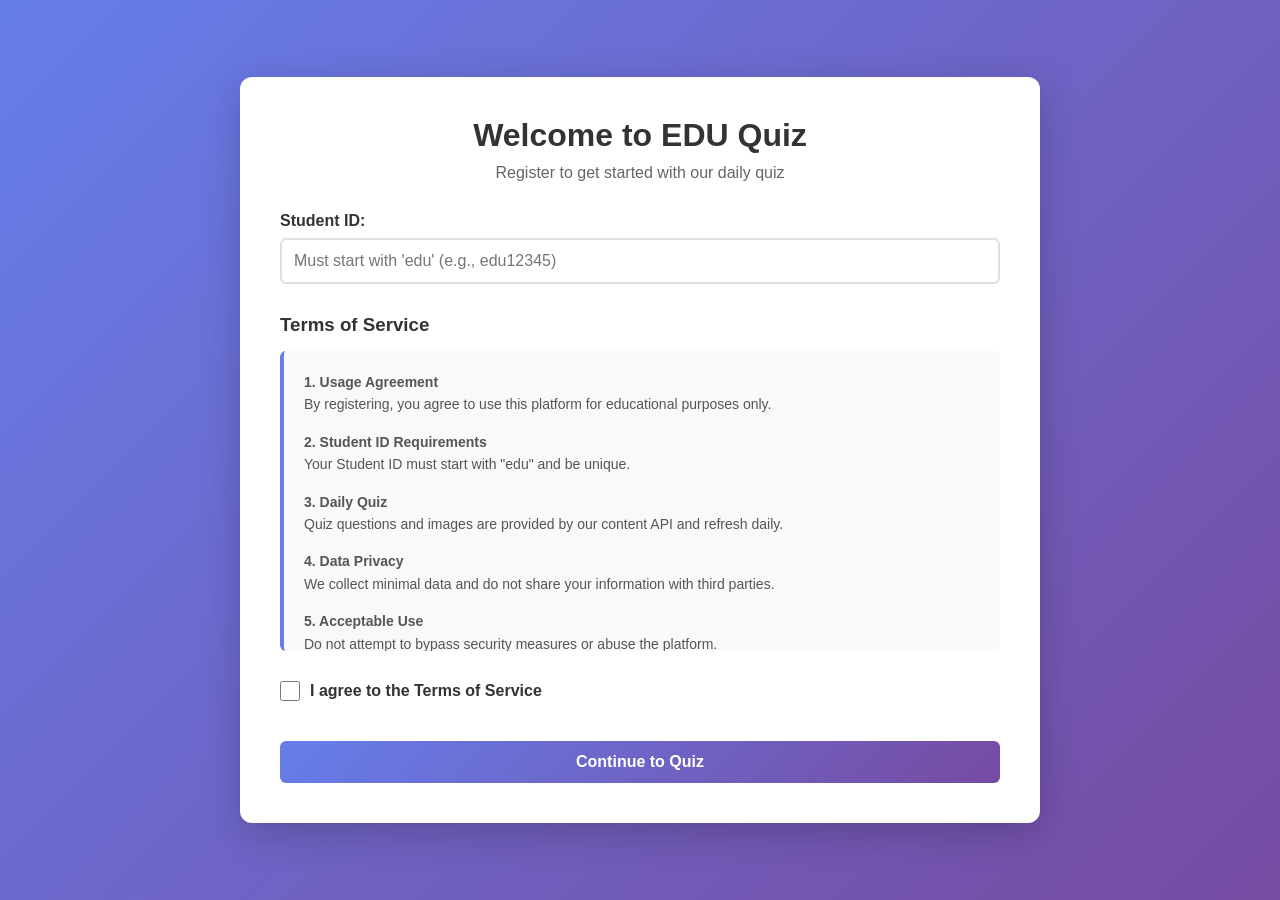
==== index.html @ 01f28b04 "Initial commit: 3-page site with registration, quiz, and thank you page" ====
<!DOCTYPE html>
<html lang="en">
<head>
    <meta charset="UTF-8">
    <meta name="viewport" content="width=device-width, initial-scale=1.0">
    <title>EDU Quiz - Registration</title>
    <link rel="stylesheet" href="styles.css">
</head>
<body>
    <div class="container">
        <div class="page" id="page1">
            <h1>Welcome to EDU Quiz</h1>
            <p>Register to get started with our daily quiz</p>
            
            <form id="registrationForm">
                <div class="form-group">
                    <label for="userId">Student ID:</label>
                    <input 
                        type="text" 
                        id="userId" 
                        placeholder="Must start with 'edu' (e.g., edu12345)" 
                        required
                    >
                    <span class="error" id="idError"></span>
                </div>
                
                <div class="terms-section">
                    <h3>Terms of Service</h3>
                    <div class="terms-box">
                        <p><strong>1. Usage Agreement</strong><br>
                        By registering, you agree to use this platform for educational purposes only.</p>
                        
                        <p><strong>2. Student ID Requirements</strong><br>
                        Your Student ID must start with "edu" and be unique.</p>
                        
                        <p><strong>3. Daily Quiz</strong><br>
                        Quiz questions and images are provided by our content API and refresh daily.</p>
                        
                        <p><strong>4. Data Privacy</strong><br>
                        We collect minimal data and do not share your information with third parties.</p>
                        
                        <p><strong>5. Acceptable Use</strong><br>
                        Do not attempt to bypass security measures or abuse the platform.</p>
                        
                        <p><strong>6. Liability</strong><br>
                        This platform is provided "as-is". We are not liable for any damages or losses.</p>
                    </div>
                </div>
                
                <div class="form-group checkbox">
                    <input type="checkbox" id="termsCheckbox" required>
                    <label for="termsCheckbox">I agree to the Terms of Service</label>
                    <span class="error" id="termsError"></span>
                </div>
                
                <button type="submit" class="btn-primary">Continue to Quiz</button>
            </form>
        </div>
    </div>
    
    <script src="script.js"></script>
</body>
</html>
---- styles.css ----
* {
    margin: 0;
    padding: 0;
    box-sizing: border-box;
}

body {
    font-family: 'Segoe UI', Tahoma, Geneva, Verdana, sans-serif;
    background: linear-gradient(135deg, #667eea 0%, #764ba2 100%);
    min-height: 100vh;
    display: flex;
    justify-content: center;
    align-items: center;
    padding: 20px;
}

.container {
    width: 100%;
    max-width: 800px;
}

.page {
    background: white;
    border-radius: 12px;
    box-shadow: 0 10px 40px rgba(0, 0, 0, 0.2);
    padding: 40px;
    animation: slideIn 0.5s ease-out;
}

@keyframes slideIn {
    from {
        opacity: 0;
        transform: translateY(20px);
    }
    to {
        opacity: 1;
        transform: translateY(0);
    }
}

h1 {
    color: #333;
    margin-bottom: 10px;
    text-align: center;
}

p {
    color: #666;
    margin-bottom: 20px;
    text-align: center;
}

form {
    margin-top: 30px;
}

.form-group {
    margin-bottom: 20px;
}

.form-group label {
    display: block;
    margin-bottom: 8px;
    color: #333;
    font-weight: 600;
}

.form-group input[type="text"],
.form-group input[type="password"] {
    width: 100%;
    padding: 12px;
    border: 2px solid #e0e0e0;
    border-radius: 6px;
    font-size: 16px;
    transition: border-color 0.3s;
}

.form-group input[type="text"]:focus,
.form-group input[type="password"]:focus {
    outline: none;
    border-color: #667eea;
    box-shadow: 0 0 0 3px rgba(102, 126, 234, 0.1);
}

.form-group.checkbox {
    display: flex;
    align-items: center;
    gap: 10px;
}

.form-group.checkbox input[type="checkbox"] {
    width: 20px;
    height: 20px;
    cursor: pointer;
}

.form-group.checkbox label {
    margin-bottom: 0;
    cursor: pointer;
}

.error {
    color: #e74c3c;
    font-size: 14px;
    display: block;
    margin-top: 5px;
}

.terms-section {
    margin: 30px 0;
}

.terms-section h3 {
    color: #333;
    margin-bottom: 15px;
}

.terms-box {
    background: #f9f9f9;
    border-left: 4px solid #667eea;
    padding: 20px;
    border-radius: 6px;
    max-height: 300px;
    overflow-y: auto;
    font-size: 14px;
    line-height: 1.6;
}

.terms-box p {
    margin-bottom: 15px;
    text-align: left;
    color: #555;
}

.btn-primary,
.btn-secondary {
    padding: 12px 30px;
    border: none;
    border-radius: 6px;
    font-size: 16px;
    font-weight: 600;
    cursor: pointer;
    transition: all 0.3s;
    display: inline-block;
}

.btn-primary {
    background: linear-gradient(135deg, #667eea 0%, #764ba2 100%);
    color: white;
    width: 100%;
    margin-top: 20px;
}

.btn-primary:hover:not(:disabled) {
    transform: translateY(-2px);
    box-shadow: 0 5px 20px rgba(102, 126, 234, 0.4);
}

.btn-primary:disabled {
    opacity: 0.5;
    cursor: not-allowed;
}

.btn-secondary {
    background: #e0e0e0;
    color: #333;
    margin-top: 10px;
    margin-right: 10px;
}

.btn-secondary:hover {
    background: #d0d0d0;
    transform: translateY(-2px);
}

/* Quiz Page Styles */
.quiz-header {
    margin-bottom: 30px;
    border-bottom: 2px solid #f0f0f0;
    padding-bottom: 20px;
}

.user-info {
    color: #667eea;
    font-size: 14px;
    margin: 10px 0 0 0;
}

.quiz-content {
    margin: 30px 0;
}

.quiz-image {
    width: 100%;
    max-height: 400px;
    object-fit: cover;
    border-radius: 8px;
    margin-bottom: 30px;
    box-shadow: 0 5px 15px rgba(0, 0, 0, 0.1);
}

.question {
    font-size: 18px;
    font-weight: 600;
    color: #333;
    margin-bottom: 20px;
}

.answers {
    display: flex;
    flex-direction: column;
    gap: 12px;
}

.answer-option {
    padding: 15px;
    border: 2px solid #e0e0e0;
    border-radius: 6px;
    cursor: pointer;
    transition: all 0.3s;
    background: white;
}

.answer-option:hover {
    border-color: #667eea;
    background: #f9f9ff;
}

.answer-option input[type="radio"] {
    margin-right: 12px;
}

.answer-option.selected {
    border-color: #667eea;
    background: #f0f4ff;
    font-weight: 600;
}

.loading {
    text-align: center;
    padding: 40px 20px;
    color: #667eea;
    font-size: 18px;
}

.navigation {
    display: flex;
    gap: 10px;
    margin-top: 30px;
    justify-content: center;
}

/* Thank You Page */
.thank-you-content {
    text-align: center;
}

.checkmark {
    font-size: 80px;
    color: #27ae60;
    margin: 30px 0;
    animation: scaleIn 0.6s ease-out;
}

@keyframes scaleIn {
    from {
        transform: scale(0);
        opacity: 0;
    }
    to {
        transform: scale(1);
        opacity: 1;
    }
}

.thank-you-message {
    font-size: 20px;
    color: #27ae60;
    font-weight: 600;
    margin-bottom: 20px;
}

.thank-you-content p {
    color: #666;
    margin-bottom: 15px;
}

@media (max-width: 600px) {
    .page {
        padding: 20px;
    }
    
    h1 {
        font-size: 24px;
    }
    
    .terms-box {
        max-height: 200px;
    }
    
    .navigation {
        flex-direction: column;
    }
    
    .btn-secondary {
        margin-right: 0;
    }
}
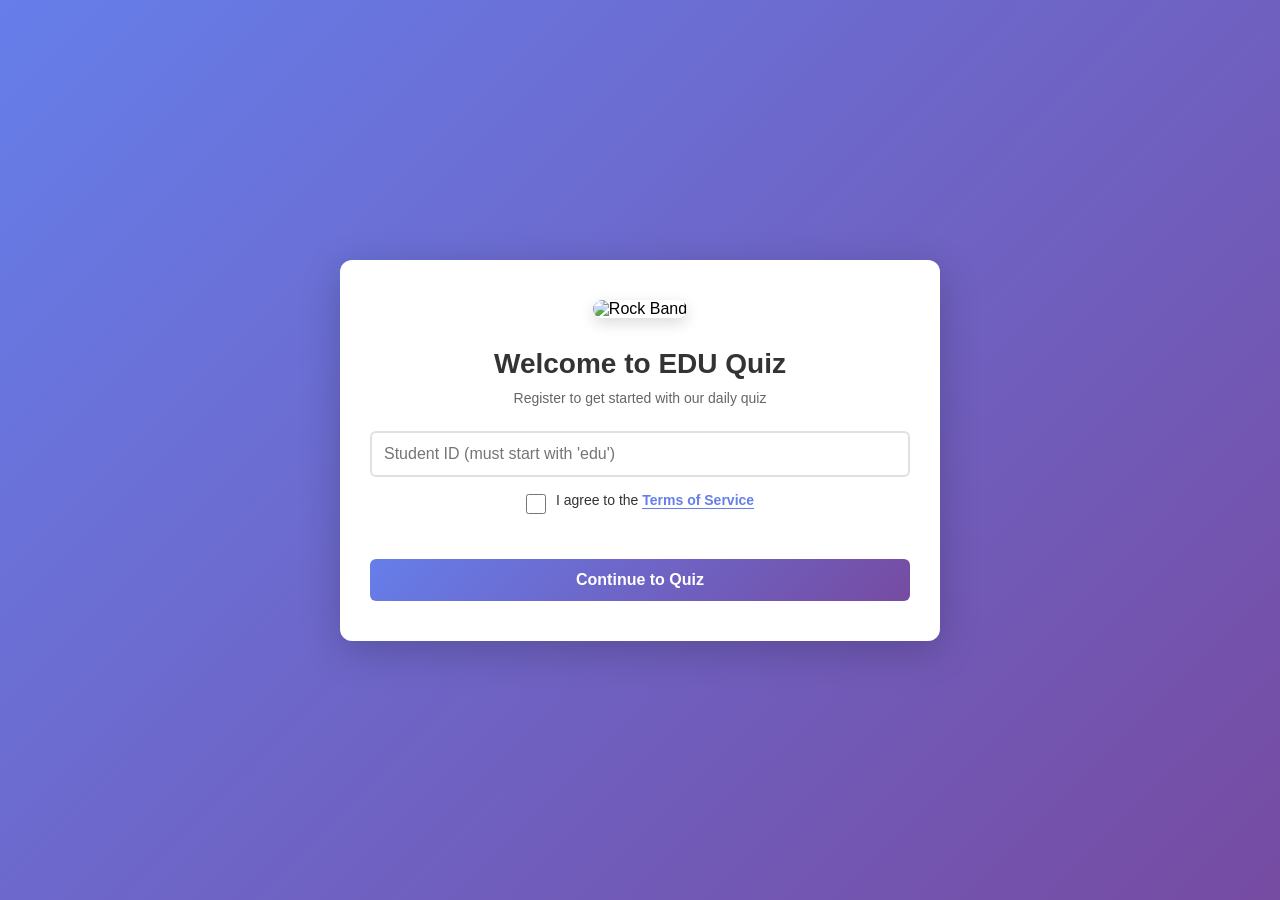
==== commit b0ed4991: "Update: Add band image, center layout, clickable terms modal, and improved UI" ====
--- a/index.html
+++ b/index.html
@@ -9,52 +9,78 @@
 <body>
     <div class="container">
         <div class="page" id="page1">
-            <h1>Welcome to EDU Quiz</h1>
-            <p>Register to get started with our daily quiz</p>
+            <!-- Band Image -->
+            <div class="band-image-container">
+                <img src="https://images.unsplash.com/photo-1493225457124-a3eb161ffa5f?w=400&h=300&fit=crop" alt="Rock Band" class="band-image">
+            </div>
             
-            <form id="registrationForm">
-                <div class="form-group">
-                    <label for="userId">Student ID:</label>
-                    <input 
-                        type="text" 
-                        id="userId" 
-                        placeholder="Must start with 'edu' (e.g., edu12345)" 
-                        required
-                    >
-                    <span class="error" id="idError"></span>
-                </div>
+            <!-- Centered Content -->
+            <div class="registration-content">
+                <h1>Welcome to EDU Quiz</h1>
+                <p class="subtitle">Register to get started with our daily quiz</p>
                 
-                <div class="terms-section">
-                    <h3>Terms of Service</h3>
-                    <div class="terms-box">
-                        <p><strong>1. Usage Agreement</strong><br>
-                        By registering, you agree to use this platform for educational purposes only.</p>
-                        
-                        <p><strong>2. Student ID Requirements</strong><br>
-                        Your Student ID must start with "edu" and be unique.</p>
-                        
-                        <p><strong>3. Daily Quiz</strong><br>
-                        Quiz questions and images are provided by our content API and refresh daily.</p>
-                        
-                        <p><strong>4. Data Privacy</strong><br>
-                        We collect minimal data and do not share your information with third parties.</p>
-                        
-                        <p><strong>5. Acceptable Use</strong><br>
-                        Do not attempt to bypass security measures or abuse the platform.</p>
-                        
-                        <p><strong>6. Liability</strong><br>
-                        This platform is provided "as-is". We are not liable for any damages or losses.</p>
+                <form id="registrationForm">
+                    <div class="form-group">
+                        <input 
+                            type="text" 
+                            id="userId" 
+                            placeholder="Student ID (must start with 'edu')" 
+                            required
+                        >
+                        <span class="error" id="idError"></span>
                     </div>
-                </div>
+                    
+                    <!-- Clickable Terms Link -->
+                    <div class="form-group checkbox">
+                        <input type="checkbox" id="termsCheckbox" required>
+                        <label for="termsCheckbox">
+                            I agree to the <a href="#" id="termsLink" class="terms-link">Terms of Service</a>
+                        </label>
+                        <span class="error" id="termsError"></span>
+                    </div>
+                    
+                    <button type="submit" class="btn-primary">Continue to Quiz</button>
+                </form>
+            </div>
+        </div>
+    </div>
+    
+    <!-- Terms Modal -->
+    <div id="termsModal" class="modal">
+        <div class="modal-content">
+            <div class="modal-header">
+                <h2>Terms of Service</h2>
+                <span class="close" id="closeModal">&times;</span>
+            </div>
+            <div class="modal-body">
+                <p><strong>1. Usage Agreement</strong><br>
+                By registering, you agree to use this platform for educational purposes only.</p>
                 
-                <div class="form-group checkbox">
-                    <input type="checkbox" id="termsCheckbox" required>
-                    <label for="termsCheckbox">I agree to the Terms of Service</label>
-                    <span class="error" id="termsError"></span>
-                </div>
+                <p><strong>2. Student ID Requirements</strong><br>
+                Your Student ID must start with "edu" and be unique.</p>
                 
-                <button type="submit" class="btn-primary">Continue to Quiz</button>
-            </form>
+                <p><strong>3. Daily Quiz</strong><br>
+                Quiz questions and images are provided by our content API and refresh daily.</p>
+                
+                <p><strong>4. Data Privacy</strong><br>
+                We collect minimal data and do not share your information with third parties.</p>
+                
+                <p><strong>5. Acceptable Use</strong><br>
+                Do not attempt to bypass security measures or abuse the platform.</p>
+                
+                <p><strong>6. Liability</strong><br>
+                This platform is provided "as-is". We are not liable for any damages or losses.</p>
+                
+                <p><strong>7. User Responsibilities</strong><br>
+                You are responsible for maintaining the confidentiality of your Student ID and for all activities under your account.</p>
+                
+                <p><strong>8. Modifications</strong><br>
+                We reserve the right to modify these terms at any time. Continued use constitutes acceptance of changes.</p>
+            </div>
+            <div class="modal-footer">
+                <button type="button" class="btn-secondary" id="agreeBtn">I Agree</button>
+                <button type="button" class="btn-secondary" id="declineBtn">Decline</button>
+            </div>
         </div>
     </div>
     
--- a/styles.css
+++ b/styles.css
@@ -16,15 +16,19 @@
 
 .container {
     width: 100%;
-    max-width: 800px;
+    max-width: 600px;
 }
 
 .page {
     background: white;
     border-radius: 12px;
     box-shadow: 0 10px 40px rgba(0, 0, 0, 0.2);
-    padding: 40px;
+    padding: 40px 30px;
     animation: slideIn 0.5s ease-out;
+    display: flex;
+    flex-direction: column;
+    align-items: center;
+    text-align: center;
 }
 
 @keyframes slideIn {
@@ -38,24 +42,55 @@
     }
 }
 
+/* Band Image Styling */
+.band-image-container {
+    width: 100%;
+    margin-bottom: 30px;
+    display: flex;
+    justify-content: center;
+}
+
+.band-image {
+    max-width: 100%;
+    height: auto;
+    max-height: 250px;
+    border-radius: 10px;
+    box-shadow: 0 5px 15px rgba(0, 0, 0, 0.15);
+    object-fit: cover;
+}
+
+/* Registration Content */
+.registration-content {
+    width: 100%;
+}
+
 h1 {
     color: #333;
     margin-bottom: 10px;
     text-align: center;
+    font-size: 28px;
+}
+
+.subtitle {
+    color: #666;
+    margin-bottom: 25px;
+    text-align: center;
+    font-size: 14px;
 }
 
 p {
     color: #666;
-    margin-bottom: 20px;
     text-align: center;
 }
 
 form {
-    margin-top: 30px;
+    margin-top: 20px;
+    width: 100%;
 }
 
 .form-group {
-    margin-bottom: 20px;
+    margin-bottom: 15px;
+    width: 100%;
 }
 
 .form-group label {
@@ -84,52 +119,46 @@
 
 .form-group.checkbox {
     display: flex;
-    align-items: center;
+    align-items: flex-start;
     gap: 10px;
+    justify-content: center;
+    flex-wrap: wrap;
 }
 
 .form-group.checkbox input[type="checkbox"] {
     width: 20px;
     height: 20px;
     cursor: pointer;
+    margin-top: 2px;
+    flex-shrink: 0;
 }
 
 .form-group.checkbox label {
     margin-bottom: 0;
     cursor: pointer;
+    font-weight: 400;
+    font-size: 14px;
+}
+
+.terms-link {
+    color: #667eea;
+    text-decoration: none;
+    font-weight: 600;
+    transition: color 0.3s;
+    border-bottom: 1px solid #667eea;
+}
+
+.terms-link:hover {
+    color: #764ba2;
+    border-bottom-color: #764ba2;
 }
 
 .error {
     color: #e74c3c;
-    font-size: 14px;
+    font-size: 13px;
     display: block;
     margin-top: 5px;
-}
-
-.terms-section {
-    margin: 30px 0;
-}
-
-.terms-section h3 {
-    color: #333;
-    margin-bottom: 15px;
-}
-
-.terms-box {
-    background: #f9f9f9;
-    border-left: 4px solid #667eea;
-    padding: 20px;
-    border-radius: 6px;
-    max-height: 300px;
-    overflow-y: auto;
-    font-size: 14px;
-    line-height: 1.6;
-}
-
-.terms-box p {
-    margin-bottom: 15px;
-    text-align: left;
-    color: #555;
+    width: 100%;
 }
 
 .btn-primary,
@@ -148,7 +177,7 @@
     background: linear-gradient(135deg, #667eea 0%, #764ba2 100%);
     color: white;
     width: 100%;
-    margin-top: 20px;
+    margin-top: 15px;
 }
 
 .btn-primary:hover:not(:disabled) {
@@ -164,13 +193,111 @@
 .btn-secondary {
     background: #e0e0e0;
     color: #333;
-    margin-top: 10px;
-    margin-right: 10px;
+    margin: 5px;
 }
 
 .btn-secondary:hover {
     background: #d0d0d0;
     transform: translateY(-2px);
+}
+
+/* Modal Styles */
+.modal {
+    display: none;
+    position: fixed;
+    z-index: 1000;
+    left: 0;
+    top: 0;
+    width: 100%;
+    height: 100%;
+    background-color: rgba(0, 0, 0, 0.5);
+    animation: fadeIn 0.3s ease-out;
+}
+
+@keyframes fadeIn {
+    from {
+        opacity: 0;
+    }
+    to {
+        opacity: 1;
+    }
+}
+
+.modal-content {
+    background-color: white;
+    margin: 10% auto;
+    padding: 0;
+    border-radius: 12px;
+    max-width: 600px;
+    max-height: 70vh;
+    display: flex;
+    flex-direction: column;
+    box-shadow: 0 10px 40px rgba(0, 0, 0, 0.3);
+    animation: slideUp 0.3s ease-out;
+}
+
+@keyframes slideUp {
+    from {
+        transform: translateY(50px);
+        opacity: 0;
+    }
+    to {
+        transform: translateY(0);
+        opacity: 1;
+    }
+}
+
+.modal-header {
+    display: flex;
+    justify-content: space-between;
+    align-items: center;
+    padding: 20px;
+    border-bottom: 2px solid #f0f0f0;
+}
+
+.modal-header h2 {
+    color: #333;
+    margin: 0;
+    font-size: 22px;
+}
+
+.close {
+    color: #aaa;
+    font-size: 28px;
+    font-weight: bold;
+    cursor: pointer;
+    transition: color 0.3s;
+}
+
+.close:hover {
+    color: #333;
+}
+
+.modal-body {
+    padding: 20px;
+    overflow-y: auto;
+    flex: 1;
+}
+
+.modal-body p {
+    margin-bottom: 15px;
+    text-align: left;
+    color: #555;
+    font-size: 14px;
+    line-height: 1.6;
+}
+
+.modal-body strong {
+    color: #333;
+}
+
+.modal-footer {
+    display: flex;
+    justify-content: center;
+    gap: 10px;
+    padding: 20px;
+    border-top: 2px solid #f0f0f0;
+    background: #f9f9f9;
 }
 
 /* Quiz Page Styles */
@@ -294,15 +421,25 @@
         font-size: 24px;
     }
     
-    .terms-box {
+    .band-image {
         max-height: 200px;
+    }
+    
+    .modal-content {
+        margin: 30% auto;
+        max-width: 90%;
     }
     
     .navigation {
         flex-direction: column;
     }
     
+    .modal-footer {
+        flex-direction: column;
+    }
+    
     .btn-secondary {
-        margin-right: 0;
+        width: 100%;
+        margin: 5px 0;
     }
 }
